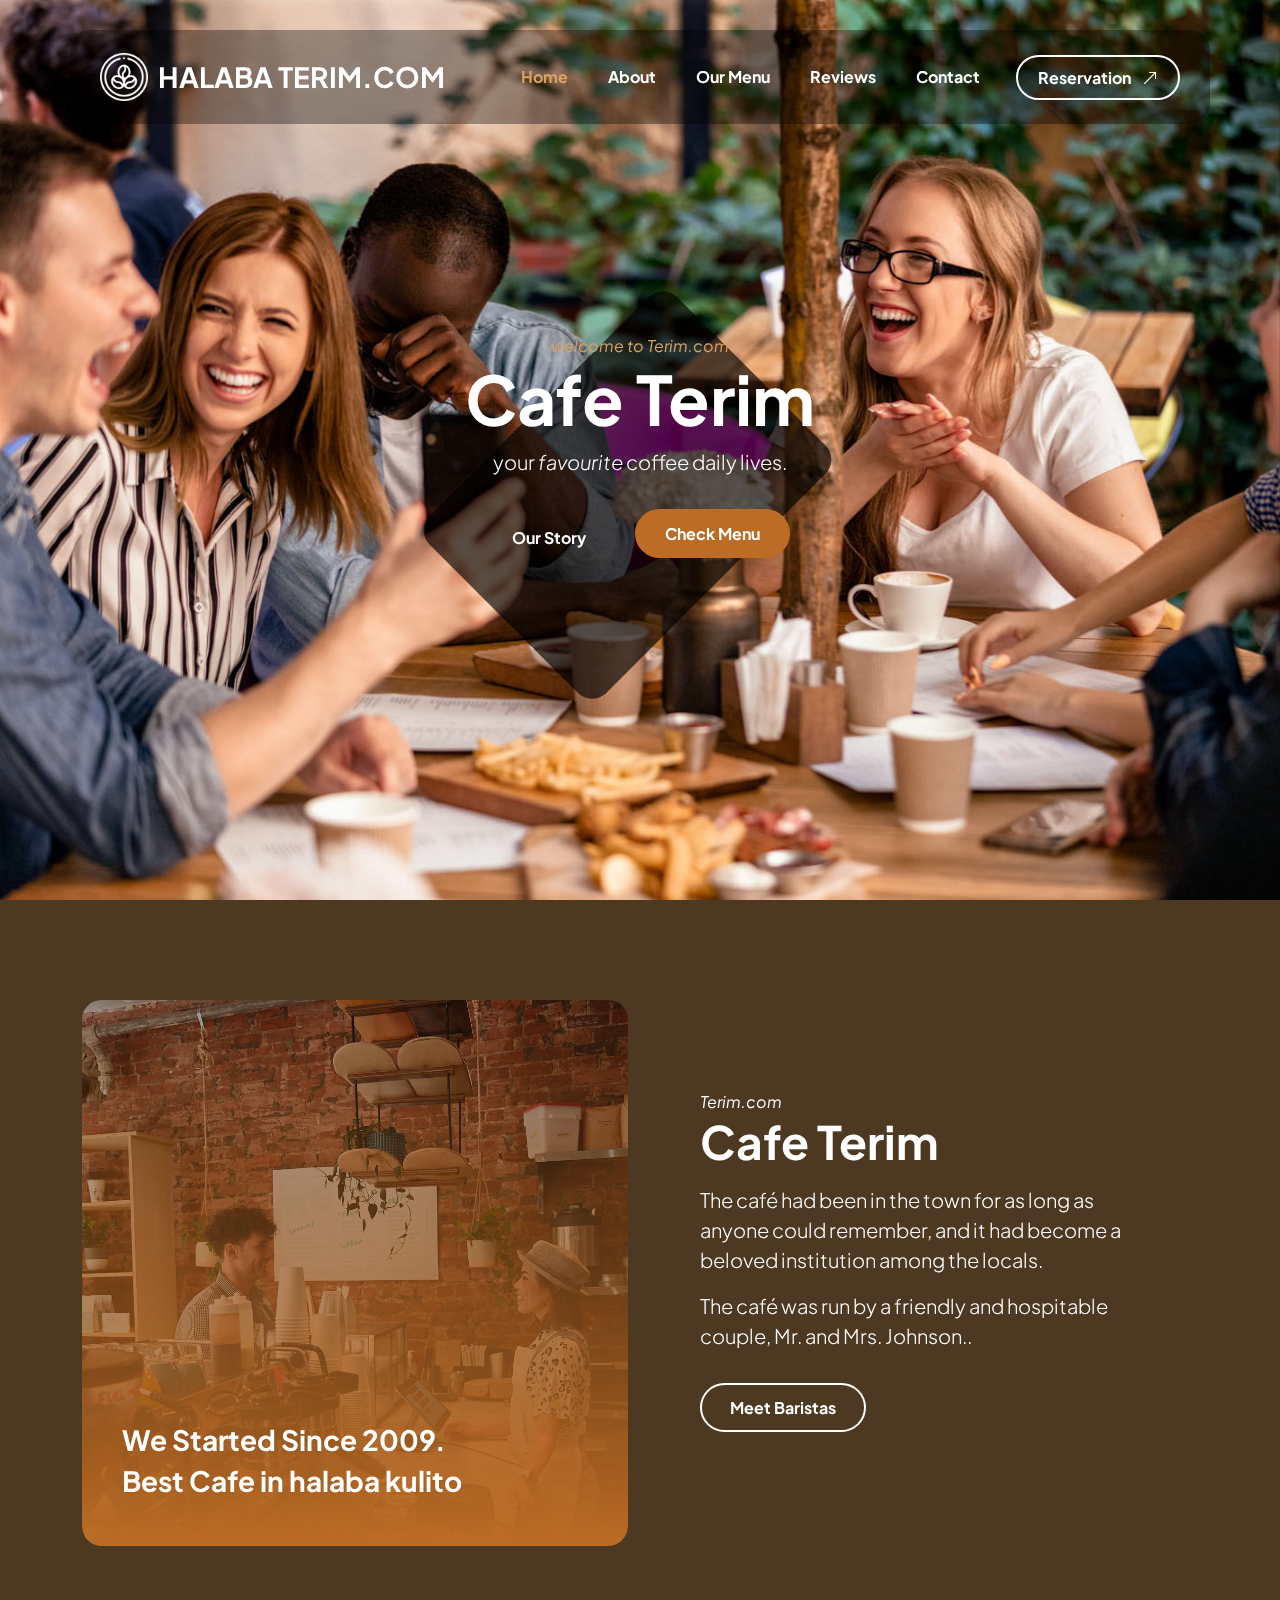
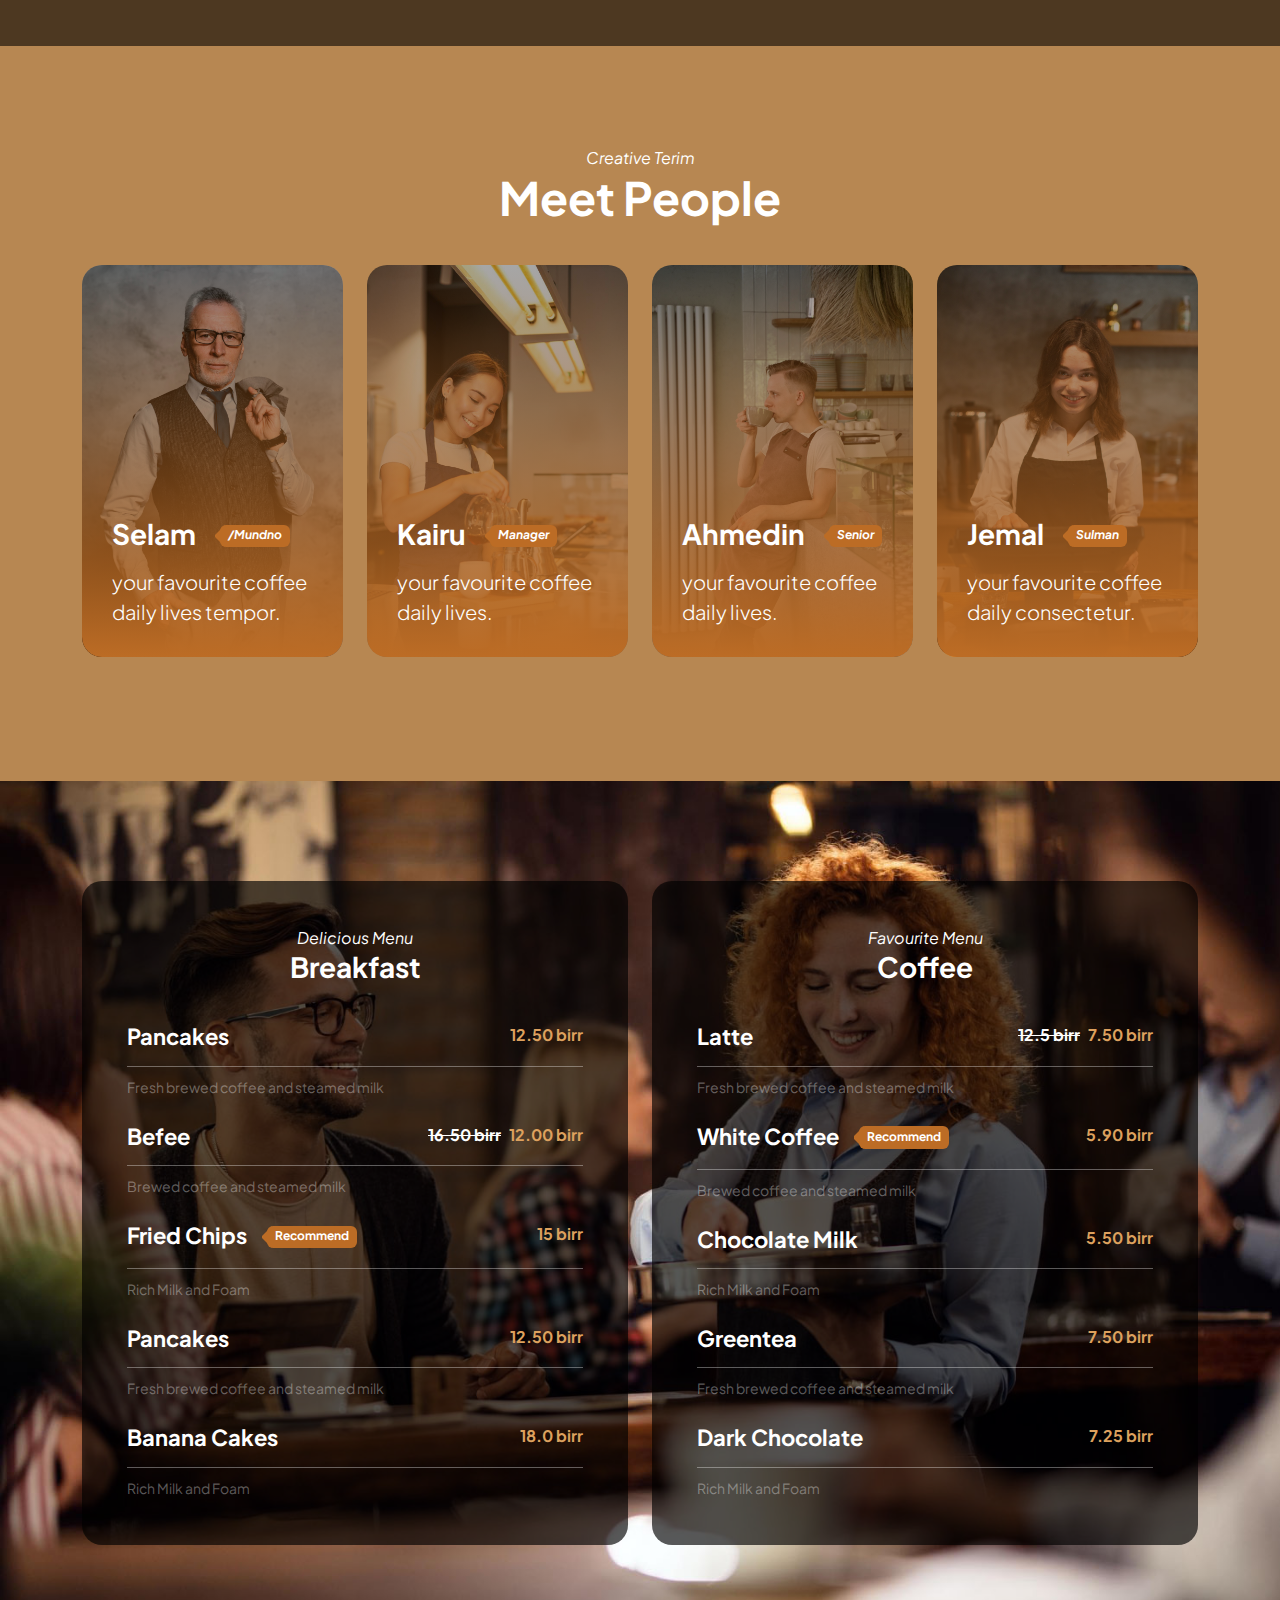
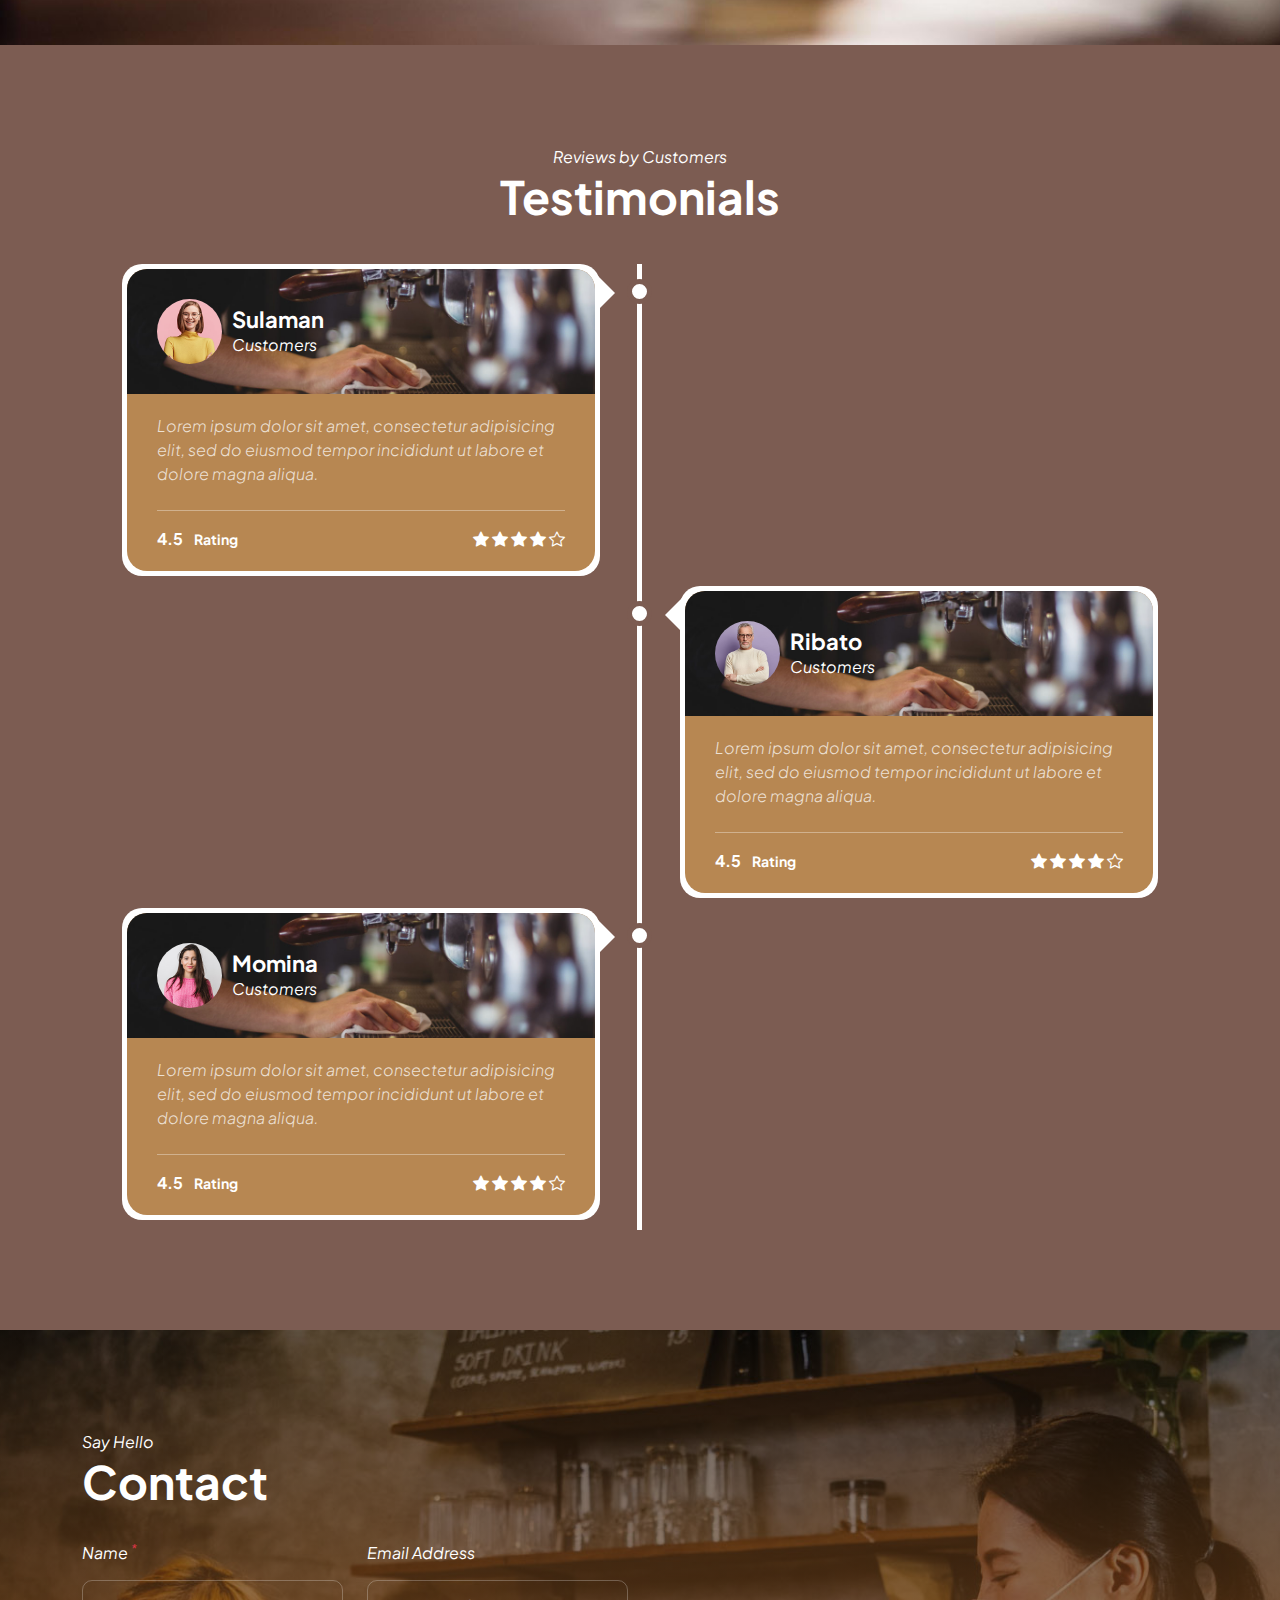
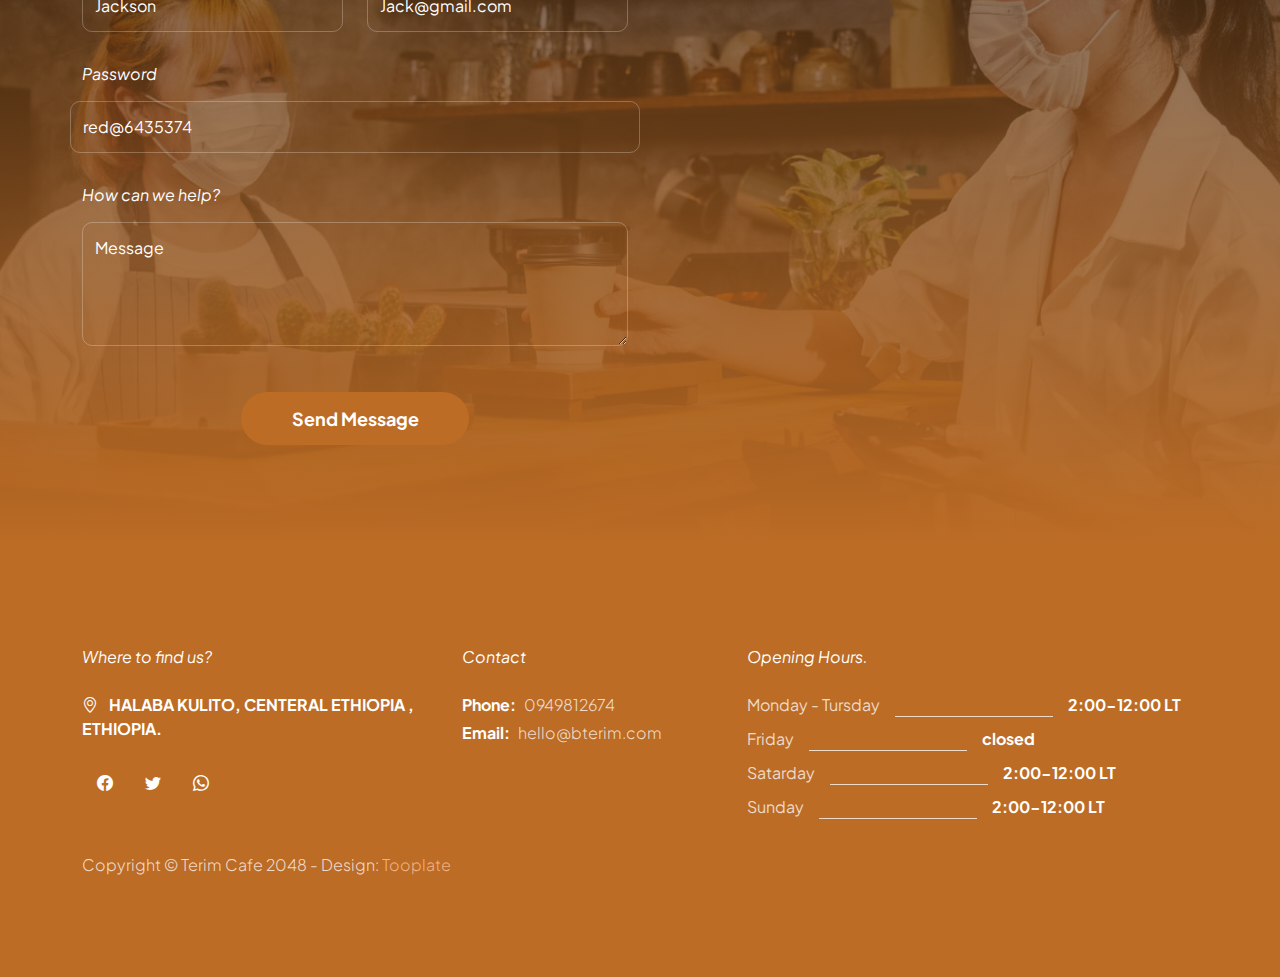
==== index.html @ 149a476f "Add files via upload" ====
<!doctype html>
<html lang="en">
    <head>
        <meta charset="utf-8">
        <meta name="viewport" content="width=device-width, initial-scale=1">

        <meta name="description" content="">
        <meta name="author" content="">

        <title>Terim Cafe And Restorant</title>

        <!-- CSS FILES -->                
        <link rel="preconnect" href="https://fonts.googleapis.com">
        
        <link rel="preconnect" href="https://fonts.gstatic.com" crossorigin>

        <link href="https://fonts.googleapis.com/css2?family=Plus+Jakarta+Sans:ital,wght@0,200;0,400;0,600;0,700;1,200;1,700&display=swap" rel="stylesheet">
            
        <link href="css/bootstrap.min.css" rel="stylesheet">

        <link href="css/bootstrap-icons.css" rel="stylesheet">

        <link href="css/vegas.min.css" rel="stylesheet">

        <link href="css/tooplate-barista.css" rel="stylesheet">
        
<!--

Tooplate 2137 Barista Cafe

https://www.tooplate.com/view/2137-barista-cafe

Bootstrap 5 HTML CSS Template

-->
    </head>
    
    <body>
                
            <main>
                <nav class="navbar navbar-expand-lg">                
                    <div class="container">
                        <a class="navbar-brand d-flex align-items-center" href="index.html">
                            <img src="images/coffee-beans.png" class="navbar-brand-image img-fluid" alt="Barista Cafe Template">
                         HALABA TERIM.COM
                        </a>
        
                        <button class="navbar-toggler" type="button" data-bs-toggle="collapse" data-bs-target="#navbarNav" aria-controls="navbarNav" aria-expanded="false" aria-label="Toggle navigation">
                            <span class="navbar-toggler-icon"></span>
                        </button>
        
                        <div class="collapse navbar-collapse" id="navbarNav">
                            <ul class="navbar-nav ms-lg-auto">
                                <li class="nav-item">
                                    <a class="nav-link click-scroll" href="#section_1">Home</a>
                                </li>
        
                                <li class="nav-item">
                                    <a class="nav-link click-scroll" href="#section_2">About</a>
                                </li>

                                <li class="nav-item">
                                    <a class="nav-link click-scroll" href="#section_3">Our Menu</a>
                                </li>

                                <li class="nav-item">
                                    <a class="nav-link click-scroll" href="#section_4">Reviews</a>
                                </li>

                                <li class="nav-item">
                                    <a class="nav-link click-scroll" href="#section_5">Contact</a>
                                </li>
                            </ul>

                            <div class="ms-lg-3">
                                <a class="btn custom-btn custom-border-btn" href="reservation.html">
                                    Reservation
                                    <i class="bi-arrow-up-right ms-2"></i>
                                </a>
                            </div>
                        </div>
                    </div>
                </nav>


                <section class="hero-section d-flex justify-content-center align-items-center" id="section_1">

                    <div class="container">
                        <div class="row align-items-center">

                            <div class="col-lg-6 col-12 mx-auto">
                                <em class="small-text">welcome to Terim.com</em>
                                
                                <h1>Cafe Terim</h1>

                                <p class="text-white mb-4 pb-lg-2">
                                    your <em>favourite</em> coffee daily lives.
                                </p>

                                <a class="btn custom-btn custom-border-btn smoothscroll me-3" href="#section_2">
                                    Our Story
                                </a>

                                <a class="btn custom-btn smoothscroll me-2 mb-2" href="#section_3"><strong>Check Menu</strong></a>
                            </div>

                        </div>
                    </div>

                    <div class="hero-slides"></div>
                </section>


                <section class="about-section section-padding" id="section_2">
                    <div class="section-overlay"></div>
                    <div class="container">
                        <div class="row align-items-center">

                            <div class="col-lg-6 col-12">
                                <div class="ratio ratio-1x1">
                                    <video autoplay="" loop="" muted="" class="custom-video" poster="">
                                        <source src="videos/pexels-mike-jones-9046237.mp4" type="video/mp4">

                                        Your browser does not support the video tag.
                                    </video>

                                    <div class="about-video-info d-flex flex-column">
                                        <h4 class="mt-auto">We Started Since 2009.</h4>

                                        <h4>Best Cafe in halaba kulito</h4>
                                    </div>
                                </div>
                            </div>

                            <div class="col-lg-5 col-12 mt-4 mt-lg-0 mx-auto">
                                <em class="text-white">Terim.com</em>

                                <h2 class="text-white mb-3">Cafe Terim</h2>

                                <p class="text-white">The café had been in the town for as long as anyone could remember, and it had become a beloved institution among the locals.</p>

                                <p class="text-white">The café was run by a friendly and hospitable couple, Mr. and Mrs. Johnson.<a rel="nofollow" href="https://www.tooplate.com" target="_blank"></a>.</p>

                                <a href="#barista-team" class="smoothscroll btn custom-btn custom-border-btn mt-3 mb-4">Meet Baristas</a>
                            </div>

                        </div>
                    </div>
                </section>


                <section class="barista-section section-padding section-bg" id="barista-team">
                    <div class="container">
                        <div class="row justify-content-center">

                            <div class="col-lg-12 col-12 text-center mb-4 pb-lg-2">
                                <em class="text-white">Creative Terim</em>

                                <h2 class="text-white">Meet People</h2>
                            </div>

                            <div class="col-lg-3 col-md-6 col-12 mb-4">
                                <div class="team-block-wrap">
                                    <div class="team-block-info d-flex flex-column">
                                        <div class="d-flex mt-auto mb-3">
                                            <h4 class="text-white mb-0">Selam</h4>

                                            <p class="badge ms-4"><em>/Mundno</em></p>
                                        </div>

                                        <p class="text-white mb-0">your favourite coffee daily lives tempor.</p>
                                    </div>

                                    <div class="team-block-image-wrap">
                                        <img src="images/team/portrait-elegant-old-man-wearing-suit.jpg" class="team-block-image img-fluid" alt="">
                                    </div>
                                </div>
                            </div>

                            <div class="col-lg-3 col-md-6 col-12 mb-4">
                                <div class="team-block-wrap">
                                    <div class="team-block-info d-flex flex-column">
                                        <div class="d-flex mt-auto mb-3">
                                            <h4 class="text-white mb-0">Kairu</h4>

                                            <p class="badge ms-4"><em>Manager</em></p>
                                        </div>

                                        <p class="text-white mb-0">your favourite coffee daily lives.</p>
                                    </div>

                                    <div class="team-block-image-wrap">
                                        <img src="images/team/cute-korean-barista-girl-pouring-coffee-prepare-filter-batch-brew-pour-working-cafe.jpg" class="team-block-image img-fluid" alt="">
                                    </div>
                                </div>
                            </div>

                            <div class="col-lg-3 col-md-6 col-12 mb-4">
                                <div class="team-block-wrap">
                                    <div class="team-block-info d-flex flex-column">
                                        <div class="d-flex mt-auto mb-3">
                                            <h4 class="text-white mb-0">Ahmedin</h4>

                                            <p class="badge ms-4"><em>Senior</em></p>
                                        </div>

                                        <p class="text-white mb-0">your favourite coffee daily lives.</p>
                                    </div>

                                    <div class="team-block-image-wrap">
                                        <img src="images/team/small-business-owner-drinking-coffee.jpg" class="team-block-image img-fluid" alt="">
                                    </div>
                                </div>
                            </div>

                            <div class="col-lg-3 col-md-6 col-12">
                                <div class="team-block-wrap">
                                    <div class="team-block-info d-flex flex-column">
                                        <div class="d-flex mt-auto mb-3">
                                            <h4 class="text-white mb-0">Jemal</h4>

                                            <p class="badge ms-4"><em>Sulman</em></p>
                                        </div>

                                        <p class="text-white mb-0">your favourite coffee daily consectetur.</p>
                                    </div>

                                    <div class="team-block-image-wrap">
                                        <img src="images/team/smiley-business-woman-working-cashier.jpg" class="team-block-image img-fluid" alt="">
                                    </div>
                                </div>
                            </div>

                        </div>
                    </div>
                </section>


                <section class="menu-section section-padding" id="section_3">
                    <div class="container">
                        <div class="row">

                            <div class="col-lg-6 col-12 mb-4 mb-lg-0">
                                <div class="menu-block-wrap">
                                    <div class="text-center mb-4 pb-lg-2">
                                        <em class="text-white">Delicious Menu</em>
                                        <h4 class="text-white">Breakfast</h4>
                                    </div>

                                    <div class="menu-block">
                                        <div class="d-flex">
                                            <h6>Pancakes</h6>
                                        
                                            <span class="underline"></span>

                                            <strong class="ms-auto">12.50 birr</strong>
                                        </div>

                                        <div class="border-top mt-2 pt-2">
                                            <small>Fresh brewed coffee and steamed milk</small>
                                        </div>
                                    </div>

                                    <div class="menu-block my-4">
                                        <div class="d-flex">
                                            <h6>
                                               Befee
                                            </h6>
                                        
                                            <span class="underline"></span>

                                            <strong class="text-white ms-auto"><del>16.50 birr</del></strong>

                                            <strong class="ms-2">12.00 birr</strong>
                                        </div>

                                        <div class="border-top mt-2 pt-2">
                                            <small>Brewed coffee and steamed milk</small>
                                        </div>
                                    </div>

                                    <div class="menu-block">
                                        <div class="d-flex">
                                            <h6>Fried Chips
                                                <span class="badge ms-3">Recommend</span>
                                            </h6>
                                        
                                            <span class="underline"></span>

                                            <strong class="ms-auto">15 birr</strong>
                                        </div>

                                        <div class="border-top mt-2 pt-2">
                                            <small>Rich Milk and Foam</small>
                                        </div>
                                    </div>

                                    <div class="menu-block my-4">
                                        <div class="d-flex">
                                            <h6>Pancakes</h6>
                                        
                                            <span class="underline"></span>

                                            <strong class="ms-auto">12.50 birr</strong>
                                        </div>

                                        <div class="border-top mt-2 pt-2">
                                            <small>Fresh brewed coffee and steamed milk</small>
                                        </div>
                                    </div>

                                    <div class="menu-block">
                                        <div class="d-flex">
                                            <h6>Banana Cakes</h6>
                                        
                                            <span class="underline"></span>

                                            <strong class="ms-auto">18.0 birr</strong>
                                        </div>

                                        <div class="border-top mt-2 pt-2">
                                            <small>Rich Milk and Foam</small>
                                        </div>
                                    </div>
                                </div>
                            </div>

                            <div class="col-lg-6 col-12">
                                <div class="menu-block-wrap">
                                    <div class="text-center mb-4 pb-lg-2">
                                        <em class="text-white">Favourite Menu</em>
                                        <h4 class="text-white">Coffee</h4>
                                    </div>

                                    <div class="menu-block">
                                        <div class="d-flex">
                                            <h6>Latte</h6>
                                        
                                            <span class="underline"></span>

                                            <strong class="text-white ms-auto"><del>12.5 birr</del></strong>

                                            <strong class="ms-2">7.50 birr</strong>
                                        </div>

                                        <div class="border-top mt-2 pt-2">
                                            <small>Fresh brewed coffee and steamed milk</small>
                                        </div>
                                    </div>

                                    <div class="menu-block my-4">
                                        <div class="d-flex">
                                            <h6>
                                                White Coffee
                                                <span class="badge ms-3">Recommend</span>
                                            </h6>
                                        
                                            <span class="underline"></span>

                                            <strong class="ms-auto">5.90 birr</strong>
                                        </div>

                                        <div class="border-top mt-2 pt-2">
                                            <small>Brewed coffee and steamed milk</small>
                                        </div>
                                    </div>

                                    <div class="menu-block">
                                        <div class="d-flex">
                                            <h6>Chocolate Milk</h6>
                                        
                                            <span class="underline"></span>

                                            <strong class="ms-auto">5.50 birr</strong>
                                        </div>

                                        <div class="border-top mt-2 pt-2">
                                            <small>Rich Milk and Foam</small>
                                        </div>
                                    </div>

                                    <div class="menu-block my-4">
                                        <div class="d-flex">
                                            <h6>Greentea</h6>
                                        
                                            <span class="underline"></span>

                                            <strong class="ms-auto">7.50 birr</strong>
                                        </div>

                                        <div class="border-top mt-2 pt-2">
                                            <small>Fresh brewed coffee and steamed milk</small>
                                        </div>
                                    </div>

                                    <div class="menu-block">
                                        <div class="d-flex">
                                            <h6>Dark Chocolate</h6>
                                        
                                            <span class="underline"></span>

                                            <strong class="ms-auto">7.25 birr</strong>
                                        </div>

                                        <div class="border-top mt-2 pt-2">
                                            <small>Rich Milk and Foam</small>
                                        </div>
                                    </div>
                                </div>
                            </div>

                        </div>
                    </div>
                </section>


                <section class="reviews-section section-padding section-bg" id="section_4">
                    <div class="container">
                        <div class="row justify-content-center">

                            <div class="col-lg-12 col-12 text-center mb-4 pb-lg-2">
                                <em class="text-white">Reviews by Customers</em>

                                <h2 class="text-white">Testimonials</h2>
                            </div>

                            <div class="timeline">
                                <div class="timeline-container timeline-container-left">
                                    <div class="timeline-content">
                                        <div class="reviews-block">
                                            <div class="reviews-block-image-wrap d-flex align-items-center">
                                                <img src="images/reviews/young-woman-with-round-glasses-yellow-sweater.jpg" class="reviews-block-image img-fluid" alt="">

                                                <div class="">
                                                    <h6 class="text-white mb-0">Sulaman</h6>
                                                    <em class="text-white"> Customers</em>
                                                </div>
                                            </div>

                                            <div class="reviews-block-info">
                                                <p>Lorem ipsum dolor sit amet, consectetur adipisicing elit, sed do eiusmod tempor incididunt ut labore et dolore magna aliqua.</p>

                                                <div class="d-flex border-top pt-3 mt-4">
                                                    <strong class="text-white">4.5 <small class="ms-2">Rating</small></strong>

                                                    <div class="reviews-group ms-auto">
                                                        <i class="bi-star-fill"></i>
                                                        <i class="bi-star-fill"></i>
                                                        <i class="bi-star-fill"></i>
                                                        <i class="bi-star-fill"></i>
                                                        <i class="bi-star"></i>
                                                    </div>
                                                </div>
                                            </div>
                                        </div>
                                    </div>
                                </div>

                                <div class="timeline-container timeline-container-right">
                                    <div class="timeline-content">
                                        <div class="reviews-block">
                                            <div class="reviews-block-image-wrap d-flex align-items-center">
                                                <img src="images/reviews/senior-man-white-sweater-eyeglasses.jpg" class="reviews-block-image img-fluid" alt="">

                                                <div class="">
                                                    <h6 class="text-white mb-0">Ribato</h6>
                                                    <em class="text-white"> Customers</em>
                                                </div>
                                            </div>

                                            <div class="reviews-block-info">
                                                <p>Lorem ipsum dolor sit amet, consectetur adipisicing elit, sed do eiusmod tempor incididunt ut labore et dolore magna aliqua.</p>

                                                <div class="d-flex border-top pt-3 mt-4">
                                                    <strong class="text-white">4.5 <small class="ms-2">Rating</small></strong>

                                                    <div class="reviews-group ms-auto">
                                                        <i class="bi-star-fill"></i>
                                                        <i class="bi-star-fill"></i>
                                                        <i class="bi-star-fill"></i>
                                                        <i class="bi-star-fill"></i>
                                                        <i class="bi-star"></i>
                                                    </div>
                                                </div>
                                            </div>
                                        </div>
                                    </div>
                                </div>

                                <div class="timeline-container timeline-container-left">
                                    <div class="timeline-content">
                                        <div class="reviews-block">
                                            <div class="reviews-block-image-wrap d-flex align-items-center">
                                                <img src="images/reviews/young-beautiful-woman-pink-warm-sweater-natural-look-smiling-portrait-isolated-long-hair.jpg" class="reviews-block-image img-fluid" alt="">

                                                <div class="">
                                                    <h6 class="text-white mb-0">Momina</h6>
                                                    <em class="text-white"> Customers</em>
                                                </div>
                                            </div>

                                            <div class="reviews-block-info">
                                                <p>Lorem ipsum dolor sit amet, consectetur adipisicing elit, sed do eiusmod tempor incididunt ut labore et dolore magna aliqua.</p>

                                                <div class="d-flex border-top pt-3 mt-4">
                                                    <strong class="text-white">4.5 <small class="ms-2">Rating</small></strong>

                                                    <div class="reviews-group ms-auto">
                                                        <i class="bi-star-fill"></i>
                                                        <i class="bi-star-fill"></i>
                                                        <i class="bi-star-fill"></i>
                                                        <i class="bi-star-fill"></i>
                                                        <i class="bi-star"></i>
                                                    </div>
                                                </div>
                                            </div>
                                        </div>
                                    </div>
                                </div>
                            </div>

                        </div>
                    </div>
                </section>


                <section class="contact-section section-padding" id="section_5">
                    <div class="container">
                        <div class="row">   

                            <div class="col-lg-12 col-12">
                                <em class="text-white">Say Hello</em>
                                <h2 class="text-white mb-4 pb-lg-2">Contact</h2>
                            </div>

                            <div class="col-lg-6 col-12">
                                <form action="connect.php" method="post" class="custom-form contact-form" role="form">

                                <div class="row">
                                    
                                    <div class="col-lg-6 col-12">
                                        <label for="name" class="form-label">Name <sup class="text-danger">*</sup></label>

                                        <input type="text" name="name" id="name" class="form-control" placeholder="Jackson" required="">
                                    </div>

                                    <div class="col-lg-6 col-12">
                                        <label for="email" class="form-label">Email Address</label>

                                        <input type="email" name="email" id="email" pattern="[^ @]*@[^ @]*" class="form-control" placeholder="Jack@gmail.com" required="">
                                    </div>
                              <label for="password" class="form-label">Password</label>
                                    <input type="password" name="password" id="password" pattern="[^ @]*@[^ @]*" class="form-control" placeholder="red@6435374" required="">
                                    <div class="col-12">

                                        <label for="message" class="form-label">How can we help?</label>

                                        <textarea name="message" rows="4" class="form-control" id="message" placeholder="Message" required=""></textarea>
                                        
                                    </div>
                                </div>

                                <div class="col-lg-5 col-12 mx-auto mt-3">
                                    <button type="submit" class="form-control">Send Message</button>
                                </div>
                            </form>
                            </div>

                            <div class="col-lg-6 col-12 mx-auto mt-5 mt-lg-0 ps-lg-5">
                                <iframe class="google-map" src="https://www.google.com/maps/embed?pb=!1m18!1m12!1m3!1d5039.668141741662!2d72.81814769288509!3d19.043340656729775!2m3!1f0!2f0!3f0!3m2!1i1024!2i768!4f13.1!3m3!1m2!1s0x3be7c994f34a7355%3A0x2680d63a6f7e33c2!2sLover%20Point!5e1!3m2!1sen!2sth!4v1692722771770!5m2!1sen!2sth" width="100%" height="300" style="border:0;" allowfullscreen="" loading="lazy" referrerpolicy="no-referrer-when-downgrade"></iframe>  
                            </div>

                        </div>
                    </div>
                </section>


                <footer class="site-footer">
                    <div class="container">
                        <div class="row">

                            <div class="col-lg-4 col-12 me-auto">
                                <em class="text-white d-block mb-4">Where to find us?</em>

                                <strong class="text-white">
                                    <i class="bi-geo-alt me-2"></i>
                                   HALABA KULITO, CENTERAL ETHIOPIA , ETHIOPIA.
                                </strong>

                                <ul class="social-icon mt-4">
                                    <li class="social-icon-item">
                                        <a href="#" class="social-icon-link bi-facebook">
                                        </a>
                                    </li>
        
                                    <li class="social-icon-item">
                                        <a href="https://x.com/minthu" target="_new" class="social-icon-link bi-twitter">
                                        </a>
                                    </li>

                                    <li class="social-icon-item">
                                        <a href="#" class="social-icon-link bi-whatsapp">
                                        </a>
                                    </li>
                                </ul>
                            </div>

                            <div class="col-lg-3 col-12 mt-4 mb-3 mt-lg-0 mb-lg-0">
                                <em class="text-white d-block mb-4">Contact</em>

                                <p class="d-flex mb-1">
                                    <strong class="me-2">Phone:</strong>
                                    <a href="tel: 305-240-9671" class="site-footer-link">
                                        0949812674
                                    </a>
                                </p>

                                <p class="d-flex">
                                    <strong class="me-2">Email:</strong>

                                    <a href="mailto:info@yourgmail.com" class="site-footer-link">
                                        hello@bterim.com
                                    </a>
                                </p>
                            </div>


                            <div class="col-lg-5 col-12">
                                <em class="text-white d-block mb-4">Opening Hours.</em>

                                <ul class="opening-hours-list">
                                    <li class="d-flex">
                                        Monday - Tursday
                                        <span class="underline"></span>

                                        <strong>2:00-12:00 LT</strong>
                                    </li>

                                    <li class="d-flex">
                                       Friday
                                        <span class="underline"></span>

                                        <strong>closed</strong>
                                    </li>

                                    <li class="d-flex">
                                     Satarday
                                        <span class="underline"></span>

                                        <strong>2:00-12:00 LT</strong>
                                    </li>
                                    <li class="d-flex">
                                        Sunday
                                        <span class="underline"></span>

                                        <strong>2:00-12:00 LT</strong>
                                    </li>
                                </ul>
                            </div>

                            <div class="col-lg-8 col-12 mt-4">
                                <p class="copyright-text mb-0">Copyright © Terim Cafe 2048 
                                    - Design: <a rel="sponsored" href="https://www.tooplate.com" target="_blank">Tooplate</a></p>
                            </div>
                    </div>
                </footer>
            </main>

        <!-- JAVASCRIPT FILES -->
        <script src="js/jquery.min.js"></script>
        <script src="js/bootstrap.min.js"></script>
        <script src="js/jquery.sticky.js"></script>
        <script src="js/click-scroll.js"></script>
        <script src="js/vegas.min.js"></script>
        <script src="js/custom.js"></script>

    </body>
</html>
---- css/vegas.min.css ----
.vegas-content-scrollable,.vegas-overlay,.vegas-slide,.vegas-slide-inner,.vegas-timer{position:absolute;top:0;left:0;bottom:0;right:0;overflow:hidden;border:none;padding:0;margin:0}.vegas-content-scrollable{position:relative;height:100%;overflow:auto}.vegas-overlay{opacity:.5;background:url(./overlays/02.png) center center}.vegas-timer{top:auto;bottom:0;height:2px}.vegas-timer-progress{width:0%;height:100%;background:#fff;transition:width ease-out}.vegas-timer-running .vegas-timer-progress{width:100%}.vegas-slide,.vegas-slide-inner{margin:0;padding:0;background:center center no-repeat;transform:translateZ(0);will-change:transform,opacity}body .vegas-container{overflow:hidden!important;position:relative}.vegas-video{min-width:100%;min-height:100%;width:auto;height:auto}body.vegas-container{overflow:auto;position:static;z-index:-2}body.vegas-container>.vegas-overlay,body.vegas-container>.vegas-slide,body.vegas-container>.vegas-timer{position:fixed;z-index:-1}.vegas-transition-blur,.vegas-transition-blur2{opacity:0;filter:blur(32px) brightness(1.01)}.vegas-transition-blur-in,.vegas-transition-blur2-in{opacity:1;filter:blur(0) brightness(1.01)}.vegas-transition-blur2-out{opacity:0}.vegas-transition-burn,.vegas-transition-burn2{opacity:0;filter:contrast(1000%) saturate(1000%)}.vegas-transition-burn-in,.vegas-transition-burn2-in{opacity:1;filter:contrast(100%) saturate(100%)}.vegas-transition-burn2-out{opacity:0;filter:contrast(1000%) saturate(1000%)}.vegas-transition-fade,.vegas-transition-fade2{opacity:0}.vegas-transition-fade-in,.vegas-transition-fade2-in{opacity:1}.vegas-transition-fade2-out{opacity:0}.vegas-transition-flash,.vegas-transition-flash2{opacity:0;filter:brightness(25)}.vegas-transition-flash-in,.vegas-transition-flash2-in{opacity:1;filter:brightness(1)}.vegas-transition-flash2-out{opacity:0;filter:brightness(25)}.vegas-transition-negative,.vegas-transition-negative2{opacity:0;filter:invert(100%)}.vegas-transition-negative-in,.vegas-transition-negative2-in{opacity:1;filter:invert(0)}.vegas-transition-negative2-out{opacity:0;filter:invert(100%)}.vegas-transition-slideDown,.vegas-transition-slideDown2{transform:translateY(-100%)}.vegas-transition-slideDown-in,.vegas-transition-slideDown2-in{transform:translateY(0)}.vegas-transition-slideDown2-out{transform:translateY(100%)}.vegas-transition-slideLeft,.vegas-transition-slideLeft2{transform:translateX(100%)}.vegas-transition-slideLeft-in,.vegas-transition-slideLeft2-in{transform:translateX(0)}.vegas-transition-slideLeft2-out,.vegas-transition-slideRight,.vegas-transition-slideRight2{transform:translateX(-100%)}.vegas-transition-slideRight-in,.vegas-transition-slideRight2-in{transform:translateX(0)}.vegas-transition-slideRight2-out{transform:translateX(100%)}.vegas-transition-slideUp,.vegas-transition-slideUp2{transform:translateY(100%)}.vegas-transition-slideUp-in,.vegas-transition-slideUp2-in{transform:translateY(0)}.vegas-transition-slideUp2-out{transform:translateY(-100%)}.vegas-transition-swirlLeft,.vegas-transition-swirlLeft2{transform:scale(2) rotate(35deg);opacity:0}.vegas-transition-swirlLeft-in,.vegas-transition-swirlLeft2-in{transform:scale(1) rotate(0);opacity:1}.vegas-transition-swirlLeft2-out,.vegas-transition-swirlRight,.vegas-transition-swirlRight2{transform:scale(2) rotate(-35deg);opacity:0}.vegas-transition-swirlRight-in,.vegas-transition-swirlRight2-in{transform:scale(1) rotate(0);opacity:1}.vegas-transition-swirlRight2-out{transform:scale(2) rotate(35deg);opacity:0}.vegas-transition-zoomIn,.vegas-transition-zoomIn2{transform:scale(0);opacity:0}.vegas-transition-zoomIn-in,.vegas-transition-zoomIn2-in{transform:scale(1);opacity:1}.vegas-transition-zoomIn2-out,.vegas-transition-zoomOut,.vegas-transition-zoomOut2{transform:scale(2);opacity:0}.vegas-transition-zoomOut-in,.vegas-transition-zoomOut2-in{transform:scale(1);opacity:1}.vegas-transition-zoomOut2-out{transform:scale(0);opacity:0}.vegas-animation-kenburns{-webkit-animation:kenburns ease-out;animation:kenburns ease-out}@-webkit-keyframes kenburns{0%{transform:scale(1.5)}100%{transform:scale(1)}}@keyframes kenburns{0%{transform:scale(1.5)}100%{transform:scale(1)}}.vegas-animation-kenburnsDownLeft{-webkit-animation:kenburnsDownLeft ease-out;animation:kenburnsDownLeft ease-out}@-webkit-keyframes kenburnsDownLeft{0%{transform:scale(1.5) translate(10%,-10%)}100%{transform:scale(1) translate(0,0)}}@keyframes kenburnsDownLeft{0%{transform:scale(1.5) translate(10%,-10%)}100%{transform:scale(1) translate(0,0)}}.vegas-animation-kenburnsDownRight{-webkit-animation:kenburnsDownRight ease-out;animation:kenburnsDownRight ease-out}@-webkit-keyframes kenburnsDownRight{0%{transform:scale(1.5) translate(-10%,-10%)}100%{transform:scale(1) translate(0,0)}}@keyframes kenburnsDownRight{0%{transform:scale(1.5) translate(-10%,-10%)}100%{transform:scale(1) translate(0,0)}}.vegas-animation-kenburnsDown{-webkit-animation:kenburnsDown ease-out;animation:kenburnsDown ease-out}@-webkit-keyframes kenburnsDown{0%{transform:scale(1.5) translate(0,-10%)}100%{transform:scale(1) translate(0,0)}}@keyframes kenburnsDown{0%{transform:scale(1.5) translate(0,-10%)}100%{transform:scale(1) translate(0,0)}}.vegas-animation-kenburnsLeft{-webkit-animation:kenburnsLeft ease-out;animation:kenburnsLeft ease-out}@-webkit-keyframes kenburnsLeft{0%{transform:scale(1.5) translate(10%,0)}100%{transform:scale(1) translate(0,0)}}@keyframes kenburnsLeft{0%{transform:scale(1.5) translate(10%,0)}100%{transform:scale(1) translate(0,0)}}.vegas-animation-kenburnsRight{-webkit-animation:kenburnsRight ease-out;animation:kenburnsRight ease-out}@-webkit-keyframes kenburnsRight{0%{transform:scale(1.5) translate(-10%,0)}100%{transform:scale(1) translate(0,0)}}@keyframes kenburnsRight{0%{transform:scale(1.5) translate(-10%,0)}100%{transform:scale(1) translate(0,0)}}.vegas-animation-kenburnsUpLeft{-webkit-animation:kenburnsUpLeft ease-out;animation:kenburnsUpLeft ease-out}@-webkit-keyframes kenburnsUpLeft{0%{transform:scale(1.5) translate(10%,10%)}100%{transform:scale(1) translate(0,0)}}@keyframes kenburnsUpLeft{0%{transform:scale(1.5) translate(10%,10%)}100%{transform:scale(1) translate(0,0)}}.vegas-animation-kenburnsUpRight{-webkit-animation:kenburnsUpRight ease-out;animation:kenburnsUpRight ease-out}@-webkit-keyframes kenburnsUpRight{0%{transform:scale(1.5) translate(-10%,10%)}100%{transform:scale(1) translate(0,0)}}@keyframes kenburnsUpRight{0%{transform:scale(1.5) translate(-10%,10%)}100%{transform:scale(1) translate(0,0)}}.vegas-animation-kenburnsUp{-webkit-animation:kenburnsUp ease-out;animation:kenburnsUp ease-out}@-webkit-keyframes kenburnsUp{0%{transform:scale(1.5) translate(0,10%)}100%{transform:scale(1) translate(0,0)}}@keyframes kenburnsUp{0%{transform:scale(1.5) translate(0,10%)}100%{transform:scale(1) translate(0,0)}}
/*# sourceMappingURL=vegas.min.css.map */
---- css/tooplate-barista.css ----
/*

Tooplate 2137 Barista

https://www.tooplate.com/view/2137-barista-cafe

*/

/*---------------------------------------
  CUSTOM PROPERTIES ( VARIABLES )             
-----------------------------------------*/
:root {
  --white-color:                  #ffffff;
  --primary-color:                #BC6C25;
  --secondary-color:              #DDA15E;
  --section-bg-color:             #b78752;
  --custom-btn-bg-color:          #BC6C25;
  --custom-btn-bg-hover-color:    #DDA15E;
  --dark-color:                   #000000;
  --p-color:                      #717275;
  --border-color:                 #7fffd4;
  --link-hover-color:             #E76F51;

  --body-font-family:             'Plus Jakarta Sans', sans-serif;

  --h1-font-size:                 68px;
  --h2-font-size:                 46px;
  --h3-font-size:                 32px;
  --h4-font-size:                 28px;
  --h5-font-size:                 24px;
  --h6-font-size:                 22px;
  --p-font-size:                  20px;
  --btn-font-size:                16px;
  --form-btn-font-size:           18px;
  --menu-font-size:               16px;

  --border-radius-large:          100px;
  --border-radius-medium:         20px;
  --border-radius-small:          10px;

  --font-weight-thin:             200;
  --font-weight-light:            300;
  --font-weight-normal:           400;
  --font-weight-bold:             700;
}

body {
  background-color: var(--white-color);
  font-family: var(--body-font-family); 
}


/*---------------------------------------
  TYPOGRAPHY               
-----------------------------------------*/

h2,
h3,
h4,
h5,
h6 {
  color: var(--dark-color);
}

h1,
h2,
h3,
h4,
h5,
h6 {
  font-weight: var(--font-weight-bold);
}

h1 {
  font-size: var(--h1-font-size);
}

h2 {
  font-size: var(--h2-font-size);
}

h3 {
  font-size: var(--h3-font-size);
}

h4 {
  font-size: var(--h4-font-size);
}

h5 {
  font-size: var(--h5-font-size);
}

h6 {
  font-size: var(--h6-font-size);
}

p {
  color: var(--p-color);
  font-size: var(--p-font-size);
  font-weight: var(--font-weight-light);
}

ul li {
  color: var(--p-color);
  font-size: var(--p-font-size);
  font-weight: var(--font-weight-light);
}

a, 
button {
  touch-action: manipulation;
  transition: all 0.3s;
}

a {
  display: inline-block;
  color: var(--primary-color);
  text-decoration: none;
}

a:hover {
  color: var(--link-hover-color);
}

b,
strong {
  font-weight: var(--font-weight-bold);
}


/*---------------------------------------
  SECTION               
-----------------------------------------*/
.section-padding {
  padding-top: 100px;
  padding-bottom: 100px;
}

.section-bg {
  background-color: var(--section-bg-color);
}

.section-overlay {
  background-color: var(--dark-color);
  position: absolute;
  z-index: 9;
  top: 0;
  left: 0;
  pointer-events: none;
  width: 100%;
  height: 100%;
  opacity: 0.65;
}

.section-overlay + .container {
  position: relative;
  z-index: 22;
}

.back-top-icon {
  font-size: var(--h2-font-size);
}


/*---------------------------------------
  TIMELINE               
-----------------------------------------*/
.timeline {
  position: relative;
  max-width: 1200px;
  margin: 0 auto;
}

.timeline::after {
  content: '';
  position: absolute;
  width: 5px;
  background-color: var(--white-color);
  top: 0;
  bottom: 0;
  left: 50%;
  margin-left: -3px;
}

.timeline-container {
  padding: 10px 40px;
  padding-top: 0;
  position: relative;
  background-color: inherit;
  width: 50%;
}

.timeline-container::after {
  content: '';
  position: absolute;
  width: 25px;
  height: 25px;
  right: -12px;
  background-color: var(--white-color);
  border: 5px solid #7c5c52;
  top: 15px;
  border-radius: 50%;
  z-index: 1;
}

.timeline-container-left {
  left: 0;
}

.timeline-container-right {
  left: 50%;
}

.timeline-container-left::before {
  content: " ";
  height: 0;
  position: absolute;
  top: 9px;
  width: 0;
  z-index: 1;
  right: 25px;
  border: medium solid white;
  border-width: 20px 0 20px 20px;
  border-color: transparent transparent transparent white;
}

.timeline-container-right::before {
  content: " ";
  height: 0;
  position: absolute;
  top: 9px;
  width: 0;
  z-index: 1;
  left: 25px;
  border: medium solid white;
  border-width: 20px 20px 20px 0;
  border-color: transparent white transparent transparent;
}

.timeline-container-right::after {
  left: -13px;
}

.timeline-content {
  padding: 5px;
  background-color: var(--white-color);
  position: relative;
  border-radius: var(--border-radius-medium);
}

@media screen and (max-width: 991px) {
  .timeline::after {
    left: 31px;
  }

  .timeline-container {
    width: 100%;
    padding-left: 70px;
    padding-right: 25px;
  }

  .timeline-container::before {
    left: 58px;
    border: medium solid white;
    border-width: 20px 20px 20px 0;
    border-color: transparent white transparent transparent;
  }

  .timeline-container-left::after, .timeline-container-right::after {
    left: 6px;
  }

  .timeline-container-right {
    left: 0%;
  }
}


/*---------------------------------------
  CUSTOM BUTTON               
-----------------------------------------*/
.custom-btn {
  background: var(--custom-btn-bg-color);
  border: 2px solid transparent;
  border-radius: var(--border-radius-large);
  color: var(--white-color);
  font-size: var(--btn-font-size);
  font-weight: var(--font-weight-bold);
  line-height: normal;
  transition: all 0.3s;
  padding: 12px 28px;
}

.custom-btn:hover {
  background: var(--custom-btn-bg-hover-color);
  color: var(--white-color);
}

.custom-border-btn {
  background: transparent;
  border: 2px solid var(--white-color);
  color: var(--white-color);
}

.custom-border-btn:hover {
  background: var(--white-color);
  color: var(--secondary-color);
}

.custom-btn-bg-white {
  border-color: var(--white-color);
  color: var(--white-color);
}

.custom-btn-italic {
  font-style: italic;
}


/*---------------------------------------
  NAVIGATION BAR & OFFCANVAS              
-----------------------------------------*/
.sticky-wrapper {
  position: absolute;
  z-index: 999999;
  top: 0;
  right: 0;
  left: 0;
}

.sticky-wrapper.is-sticky .container {
  background: rgba(0, 0, 0, 0.65);
  border-radius: var(--border-radius-medium);
  padding: 15px 30px;
}

.navbar {
  background: transparent;
  z-index: 999999;
  padding-top: 30px;
  padding-bottom: 30px;
}

.navbar .container {
  background: rgba(0, 0, 0, 0.35);
  border-radius: var(--border-radius-medium);
  padding: 15px 30px;
}

.navbar-brand,
.navbar-brand:hover {
  font-size: var(--h4-font-size);
  font-weight: var(--font-weight-bold);
  display: block;
  color: var(--white-color);
}

.navbar .navbar-brand-image {
  filter: brightness(0) invert(1);
}

.navbar-brand-image {
  width: 48px;
  height: auto;
  margin-right: 10px;
}

.navbar .custom-btn {
  padding: 10px 20px;
}

.navbar-expand-lg .navbar-nav .nav-link {
  border-radius: var(--border-radius-large);
  margin: 10px;
  padding: 10px;
}

.navbar-nav .nav-link {
  display: inline-block;
  color: var(--white-color);
  font-size: var(--menu-font-size);
  font-weight: var(--font-weight-bold);
  padding-top: 15px;
  padding-bottom: 15px;
}

.navbar-nav .nav-link.active, 
.navbar-nav .nav-link:hover {
  color: var(--secondary-color);
}

.navbar .dropdown-menu {
  background: var(--white-color);
  box-shadow: 0 1rem 3rem rgba(0,0,0,.175);
  border: 0;
  display: inherit;
  opacity: 0;
  min-width: 9rem;
  margin-top: 20px;
  padding: 13px 0 10px 0;
  transition: all 0.3s;
  pointer-events: none;
}

.navbar .dropdown-menu::before {
  content: "";
  width: 0;
  height: 0;
  border-left: 20px solid transparent;
  border-right: 20px solid transparent;
  border-bottom: 15px solid var(--white-color);
  position: absolute;
  top: -10px;
  left: 10px;
}

.navbar .dropdown-item {
  display: inline-block;
  color: var(--p-color);
  font-size: var(--menu-font-size);
  font-weight: var(--font-weight-medium);
  position: relative;
}

.navbar .dropdown-item.active, 
.navbar .dropdown-item:active,
.navbar .dropdown-item:focus, 
.navbar .dropdown-item:hover {
  background: transparent;
  color: var(--link-hover-color);
}

.navbar .dropdown-toggle::after {
  content: "\f282";
  display: inline-block;
  font-family: bootstrap-icons !important;
  font-size: var(--menu-font-size);
  font-style: normal;
  font-weight: normal !important;
  font-variant: normal;
  text-transform: none;
  line-height: 1;
  vertical-align: -.125em;
  -webkit-font-smoothing: antialiased;
  -moz-osx-font-smoothing: grayscale;
  position: relative;
  left: 2px;
  border: 0;
}

@media screen and (min-width: 992px) {
  .navbar .dropdown:hover .dropdown-menu {
    opacity: 1;
    margin-top: 0;
    pointer-events: auto;
  }
}

.navbar-toggler {
  border: 0;
  padding: 0;
  cursor: pointer;
  margin: 0;
  width: 30px;
  height: 35px;
  outline: none;
}

.navbar-toggler:focus {
  outline: none;
  box-shadow: none;
}

.navbar-toggler[aria-expanded="true"] .navbar-toggler-icon {
  background: transparent;
}

.navbar-toggler[aria-expanded="true"] .navbar-toggler-icon:before,
.navbar-toggler[aria-expanded="true"] .navbar-toggler-icon:after {
  transition: top 300ms 50ms ease, -webkit-transform 300ms 350ms ease;
  transition: top 300ms 50ms ease, transform 300ms 350ms ease;
  transition: top 300ms 50ms ease, transform 300ms 350ms ease, -webkit-transform 300ms 350ms ease;
  top: 0;
}

.navbar-toggler[aria-expanded="true"] .navbar-toggler-icon:before {
  transform: rotate(45deg);
}

.navbar-toggler[aria-expanded="true"] .navbar-toggler-icon:after {
  transform: rotate(-45deg);
}

.navbar-toggler .navbar-toggler-icon {
  background: var(--white-color);
  transition: background 10ms 300ms ease;
  display: block;
  width: 30px;
  height: 2px;
  position: relative;
}

.navbar-toggler .navbar-toggler-icon:before,
.navbar-toggler .navbar-toggler-icon:after {
  transition: top 300ms 350ms ease, -webkit-transform 300ms 50ms ease;
  transition: top 300ms 350ms ease, transform 300ms 50ms ease;
  transition: top 300ms 350ms ease, transform 300ms 50ms ease, -webkit-transform 300ms 50ms ease;
  position: absolute;
  right: 0;
  left: 0;
  background: var(--white-color);
  width: 30px;
  height: 2px;
  content: '';
}

.navbar-toggler .navbar-toggler-icon::before {
  top: -8px;
}

.navbar-toggler .navbar-toggler-icon::after {
  top: 8px;
}


/*---------------------------------------
  HERO        
-----------------------------------------*/
.hero-section {
  background-color: var(--dark-color);
  position: relative;
  overflow: hidden;
  min-height: 620px;
  text-align: center;
}

.hero-section::after {
  background-color: rgba(0, 0, 0, 0.65);
  border-radius: var(--border-radius-medium);
  content: "";
  position: absolute;
  top: 55%;
  left: 50%;
  transform: translate(-55%, -50%) rotate(45deg);
  width: 250px;
  height: 350px;
  pointer-events: none;
}

@media screen and (min-width: 991px) {
  .hero-section {
    height: 100vh;
  }
}

.hero-section h1 {
  color: var(--white-color);
}

.small-text {
  color: var(--secondary-color);
}

.hero-section .custom-border-btn {
  border-color: transparent;
}

.hero-section .container {
  position: relative;
  z-index: 9;
}

.hero-slides {
  width: 100%;
  height: 100%;
  position: absolute !important;
}

.opening-hours-list {
  margin: 0;
  padding: 0;
}

.opening-hours-list li {
  color: rgba(255, 255, 255, 0.75);
  font-size: var(--btn-font-size);
  font-weight: var(--font-weight-normal);
  margin-bottom: 10px;
}

.opening-hours-list li .underline {
  background-color: rgba(255, 255, 255, 0.75);
  width: 35%;
  height: 1px;
  margin: auto 15px 0 15px;
}


/*---------------------------------------
  ABOUT              
-----------------------------------------*/
.about-section {
  background-color: var(--secondary-color);
  position: relative;
}

.about-section .ratio {
  border-radius: var(--border-radius-medium);
}

.custom-video {
  border-radius: var(--border-radius-medium);
  width: 100%;
  height: 100%;
  object-fit: cover;
}

.about-image-wrap {
  border-radius: var(--border-radius-medium);
  position: relative;
  overflow: hidden;
}

.about-video-info {
  background-image: linear-gradient(to bottom, rgba(0, 0, 0, 0.35), rgba(188, 108, 37, 1));
  border-radius: var(--border-radius-medium);
  bottom: 0;
  height: auto;
  padding: 40px;
}

.about-video-info h4 {
  color: var(--white-color);
}

.about-section h6 {
  color: var(--secondary-color);
}

.team-block-wrap {
  background-color: var(--secondary-color);
  border-radius: var(--border-radius-medium);
  position: relative;
  overflow: hidden;
  max-height: 450px;
  cursor: pointer;
}

.team-block-wrap:hover .team-block-image {
  transform: scale(1.2);
}

.team-block-image-wrap {
  width: 100%;
}

.team-block-image {
  display: block;
  object-fit: cover;
  width: 100%;
  height: 100%;
  transition: all 0.3s;
}

.team-block-info {
  background-image: linear-gradient(to bottom, rgba(0, 0, 0, 0.35), rgba(188, 108, 37, 1));
  position: absolute;
  z-index: 2;
  top: 0;
  right: 0;
  bottom: 0;
  left: 0;
  padding: 30px;
}

.team-block-info .badge {
  margin: auto;
  top: 2px;
  bottom: 0;
}


/*---------------------------------------
  OUR MENU              
-----------------------------------------*/
.menu-section {
  background-image: url('../images/happy-waitress-giving-coffee-customers-while-serving-them-coffee-shop.jpg');
  background-repeat: no-repeat;
  background-size: cover;
}

.menu-block-wrap {
  background: rgba(0, 0, 0, 0.65);
  border-radius: var(--border-radius-medium);
  padding: 45px;
}

.menu-block .border-top {
  border-top-color: rgba(255, 255, 255, 0.35) !important;
}

.menu-block h6 {
  color: var(--white-color);
}

.menu-block small {
  color: rgba(255, 255, 255, 0.35);
}

.menu-block strong {
  color: var(--secondary-color);
}

.menu-block-image {
  border-radius: 100%;
  width: 350px;
  height: 350px;
  object-fit: cover;
  display: block;
  margin: auto;
  cursor: pointer;
}

.badge {
  background-color: var(--primary-color);
  font-size: 12px;
  position: relative;
  bottom: 4px;
  padding-bottom: 6px;
}

.badge::before {
  content: "";
  position: absolute;
  top: 0;
  bottom: 0;
  left: -5px;
  border-top: 10px solid transparent;
  border-bottom: 10px solid transparent;
  border-right: 10px solid var(--primary-color);
}


/*---------------------------------------
  REVIEWS              
-----------------------------------------*/
.reviews-section {
  background-color: #7c5c52;
}

.reviews-block {
  background-color: var(--section-bg-color);
  border-radius: var(--border-radius-medium);
  position: relative;
  overflow: hidden;
}

.reviews-block .border-top {
  border-top-color: rgba(255, 255, 255, 0.35) !important;
}

.reviews-block-image-wrap {
  background-image: url('../images/mid-section-waitress-wiping-espresso-machine-with-napkin-cafa-c.jpg');
  background-repeat: no-repeat;
  background-size: cover;
  background-position: center;
  padding: 30px;
}

.reviews-block-image {
  border-radius: var(--border-radius-large);
  width: 65px;
  height: 65px;
  object-fit: cover;
  margin-right: 10px;
}

.reviews-block-info {
  padding: 20px 30px;
}

.reviews-block-info p {
  font-size: var(--btn-font-size);
  font-style: italic;
  color: rgba(255, 255, 255, 0.75);
}

.reviews-group i {
  color: var(--white-color);
}


/*---------------------------------------
  BOOKING SECTION              
-----------------------------------------*/
.booking-section {
  background-image: url('../images/young-female-barista-wear-face-mask-serving-take-away-hot-coffee-paper-cup-consumer-cafe.jpg');
  background-repeat: no-repeat;
  background-position: center;
  background-size: cover;
  position: relative;
}

.booking-form-wrap {
  background-color: rgba(0, 0, 0, 0.65);
  border-radius: var(--border-radius-medium);
  position: relative;
  overflow: hidden;
  margin-top: 100px;
}

.booking-form {
  padding: 55px 65px;
}

.booking-form-image-wrap {
  position: relative;
  height: 100%;
}

.booking-form-image {
  width: 100%;
  height: 100%;
  object-fit: cover;
}

.booking-form-text span {
  color: var(--white-color);
  font-size: var(--btn-font-size);
}

.reservation-page .custom-border-btn {
  border-color: var(--secondary-color);
  color: var(--secondary-color);
}

.reservation-page .custom-border-btn:hover {
  border-color: transparent;
}


/*---------------------------------------
  CONTACT               
-----------------------------------------*/
.contact-section {
  background-image: linear-gradient(to bottom, rgba(0, 0, 0, 0.45), rgba(188, 108, 37, 1)), url('../images/young-female-barista-wear-face-mask-serving-take-away-hot-coffee-paper-cup-consumer-cafe.jpg');
  background-repeat: no-repeat;
  background-position: center;
  background-size: cover;
}

.google-map {
  border-radius: var(--border-radius-medium);
  filter: grayscale(100);
}

.contact-block-wrap {
  background: var(--primary-color);
  border-radius: var(--border-radius-medium);
  padding: 0;
  min-height: 200px;
}

.contact-block {
  background: var(--secondary-color);
  border-radius: var(--border-radius-medium);
  transform: rotate(8deg);
  height: 100%;
  padding: 20px 40px;
}

.contact-block h6 {
  transform: rotate(-8deg);
}

.contact-block .custom-icon {
  background: var(--primary-color);
  border-radius: var(--border-radius-large);
  display: block;
  width: 50px;
  height: 50px;
  line-height: 50px;
  text-align: center;
  position: relative;
}

.contact-block strong {
  display: block;
  color: var(--white-color);
  text-transform: uppercase;
  margin-top: 20px;
  margin-bottom: 10px;
}


/*---------------------------------------
  CUSTOM FORM               
-----------------------------------------*/
.custom-form .form-control {
  color: var(--p-color);
  border-radius: var(--border-radius-small);
  margin-bottom: 30px;
  padding-top: 13px;
  padding-bottom: 13px;
  box-shadow: none;
  outline: none;
  transition: all 0.3s;
}

.custom-form .form-control:hover,
.custom-form .form-control:focus {
  background: var(--primary-color);
  border-color: transparent;
}

.custom-form .form-label {
  color: var(--white-color);
  font-style: italic;
  margin-bottom: 15px;
}

.custom-form button[type="submit"] {
  background: var(--custom-btn-bg-color);
  border: none;
  border-radius: var(--border-radius-large);
  color: var(--white-color);
  font-size: var(--form-btn-font-size);
  font-weight: var(--font-weight-bold);
  transition: all 0.3s;
  margin-bottom: 0;
}

.custom-form button[type="submit"]:hover,
.custom-form button[type="submit"]:focus {
  background: var(--white-color);
  border-color: transparent;
  color: var(--primary-color);
}

.contact-form .form-control,
.booking-form .form-control {
  background-color: transparent;
  border-color: rgba(255, 255, 255, 0.25);
}

.booking-form .form-control {
  color: var(--white-color);
}

.custom-form input::-webkit-input-placeholder,
.custom-form textarea::-webkit-input-placeholder {
   color: var(--white-color);
}

.booking-form input:-moz-placeholder,
.booking-form textarea:-moz-placeholder {
  color: var(--white-color);
}


/*---------------------------------------
  SITE FOOTER              
-----------------------------------------*/
.site-footer {
  background-color: var(--primary-color);
  padding-top: 100px;
  padding-bottom: 100px;
}

.site-footer strong {
  color: var(--white-color);
}

.site-footer p,
.site-footer-link {
  color: rgba(255, 255, 255, 0.75);
  font-size: var(--btn-font-size);
}

.site-footer-link {
  color: rgba(255, 255, 255, 0.75);
  font-size: var(--btn-font-size);
  transition: all 0.3s;
}

.site-footer-link:hover {
  color: rgba(255, 255, 255, 0.75);
  text-decoration: underline;
}

.copyright-text {
  color: rgba(255, 255, 255, 0.75);
  font-size: var(--menu-font-size);
}

.copyright-text a {
	color: rgba(255, 200, 160, 0.75);
}


/*---------------------------------------
  SOCIAL ICON               
-----------------------------------------*/
.social-icon {
  margin: 0;
  padding: 0;
}

.social-icon-item {
  list-style: none;
  display: inline-block;
  vertical-align: top;
}

.social-icon-link {
  background: var(--primary-color);
  border-radius: var(--border-radius-large);
  color: var(--white-color);
  font-size: var(--menu-font-size);
  display: block;
  margin: 0 5px;
  text-align: center;
  width: 35px;
  height: 35px;
  line-height: 35px;
  transition: background 0.2s, color 0.2s;
}

.social-icon-link:hover {
  background: var(--white-color);
  color: var(--primary-color);
}

.social-icon-link span {
  display: block;
}


/*---------------------------------------
  RESPONSIVE STYLES               
-----------------------------------------*/
@media screen and (max-width: 1200px) {
  h1 {
    font-size: 62px;
  }
}

@media screen and (max-width: 991px) {
  h1 {
    font-size: 54px;
  }

  h2 {
    font-size: 36px;
  }

  h3 {
    font-size: 32px;
  }

  h4 {
    font-size: 28px;
  }

  h5 {
    font-size: 20px;
  }

  h6 {
    font-size: 18px;
  }

  .section-padding {
    padding-top: 50px;
    padding-bottom: 50px;
  }

  .hero-section {
    padding-top: 148px;
    padding-bottom: 100px;
  }

  .navbar-brand,
  .navbar-brand:hover {
    font-size: var(--h5-font-size);
  }

  .navbar-expand-lg .navbar-nav {
    padding-bottom: 20px;
  }

  .navbar-expand-lg .navbar-nav .nav-link {
    padding: 0;
    margin-bottom: 0;
  }

  .navbar .custom-btn {
    margin-bottom: 10px;
  }

  .booking-form {
    padding: 45px;
  }

  .contact-section .container {
    width: auto;
    margin-right: 10px;
    margin-left: 10px;
    padding: 35px;
  }

  .site-footer {
    padding-top: 50px;
    padding-bottom: 50px;
  }
}

@media screen and (max-width: 767px) {
  .custom-btn {
    font-size: 14px;
    padding: 12px 20px;
  }

  .menu-block-wrap,
  .reviews-block-image-wrap,
  .reviews-block-info {
    padding: 20px;
  }
}


@media screen and (max-width: 578px) {
  .navbar .container,
  .sticky-wrapper.is-sticky .container {
    margin-right: 10px;
    margin-left: 10px;
  }
}


@media screen and (max-width: 480px) {
  h1 {
    font-size: 38px;
  }

  h2 {
    font-size: 28px;
  }

  h3 {
    font-size: 26px;
  }

  h4 {
    font-size: 22px;
  }

  h5 {
    font-size: 20px;
  }

  .hero-section::after {
    width: 200px;
    height: 200px;
  }

  .booking-form {
    padding: 35px;
  }

  .opening-hours-list li {
    font-size: 12px;
  }

  .reviews-block-image-wrap {
    flex-direction: column;
  }

  .reviews-block-image {
    margin-bottom: 15px;
  }

  .timeline-container {
    padding-left: 55px;
  }

  .timeline-container::before {
    left: 44px;
    border: medium solid white;
    border-width: 15px 15px 15px 0;
    border-color: transparent white transparent transparent;
  }

  .timeline-container-left::before,
  .timeline-container-right::before {
    top: 13px;
  }
}
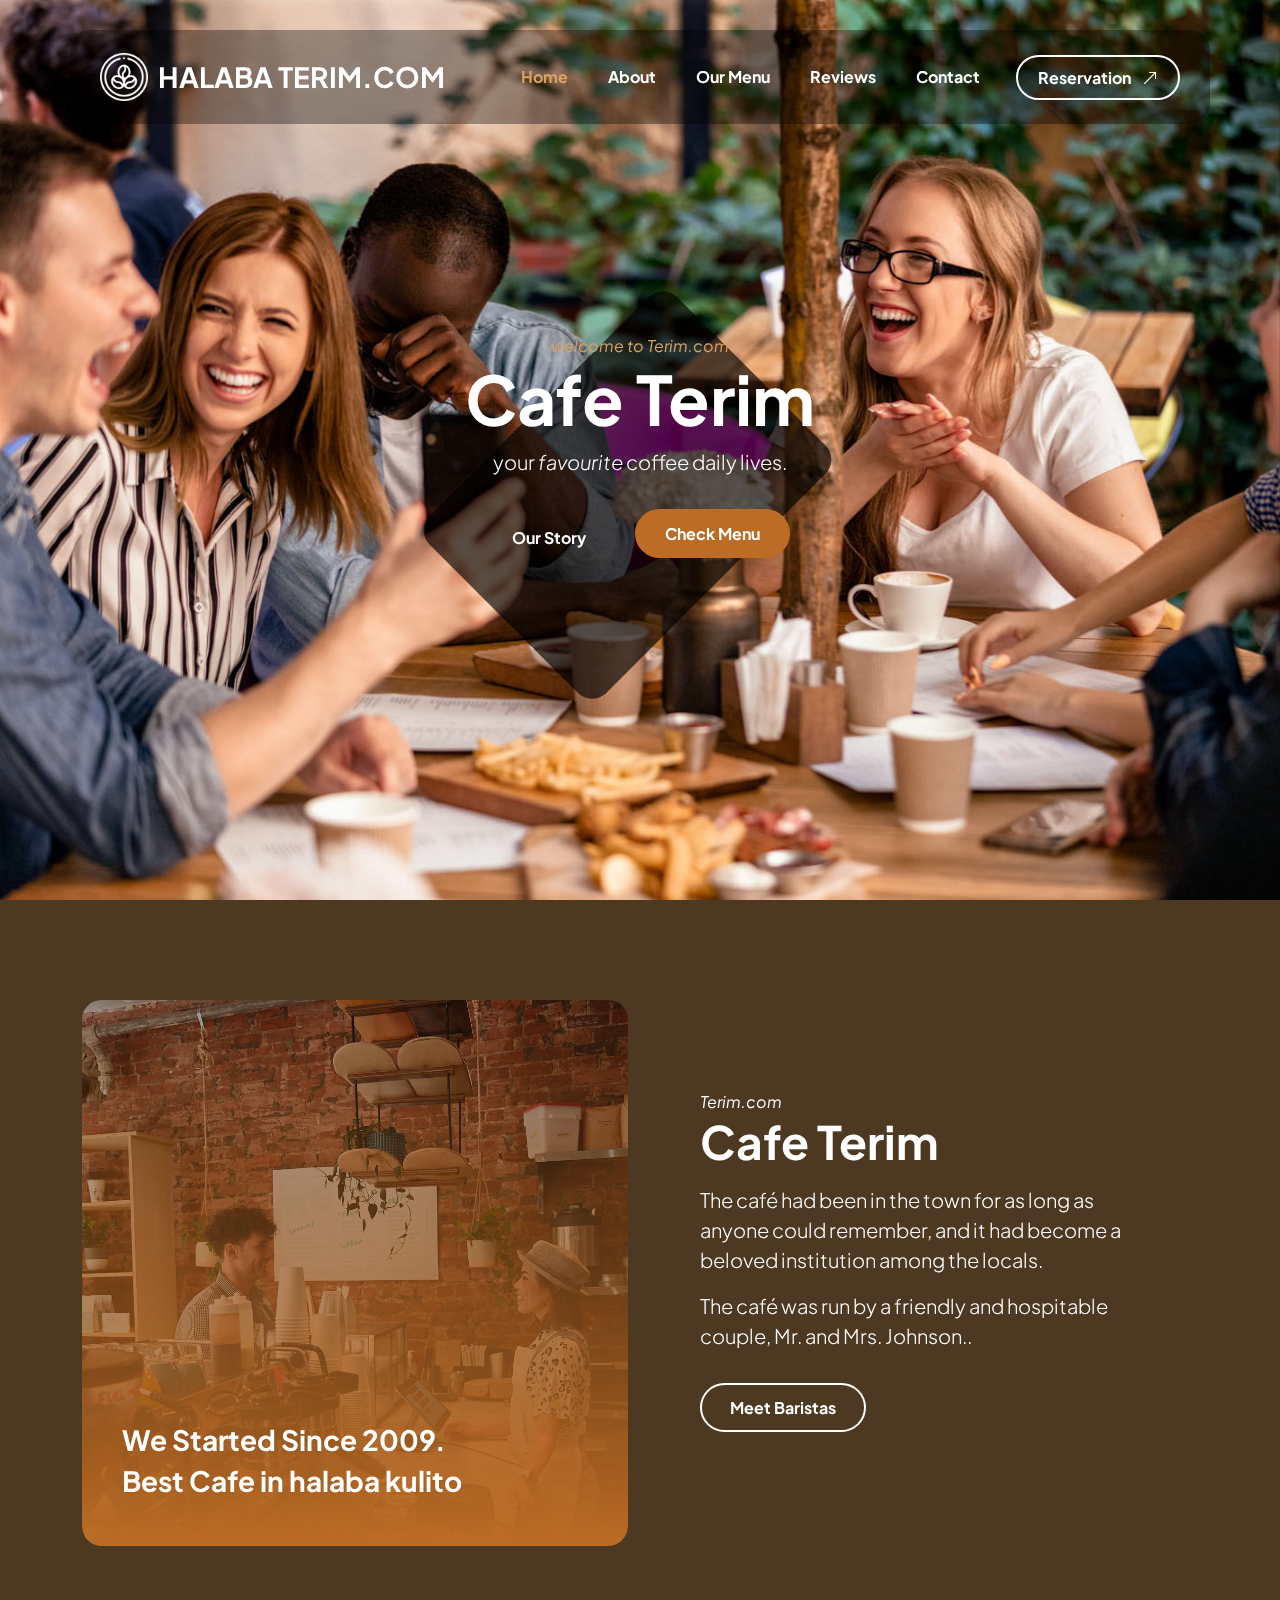
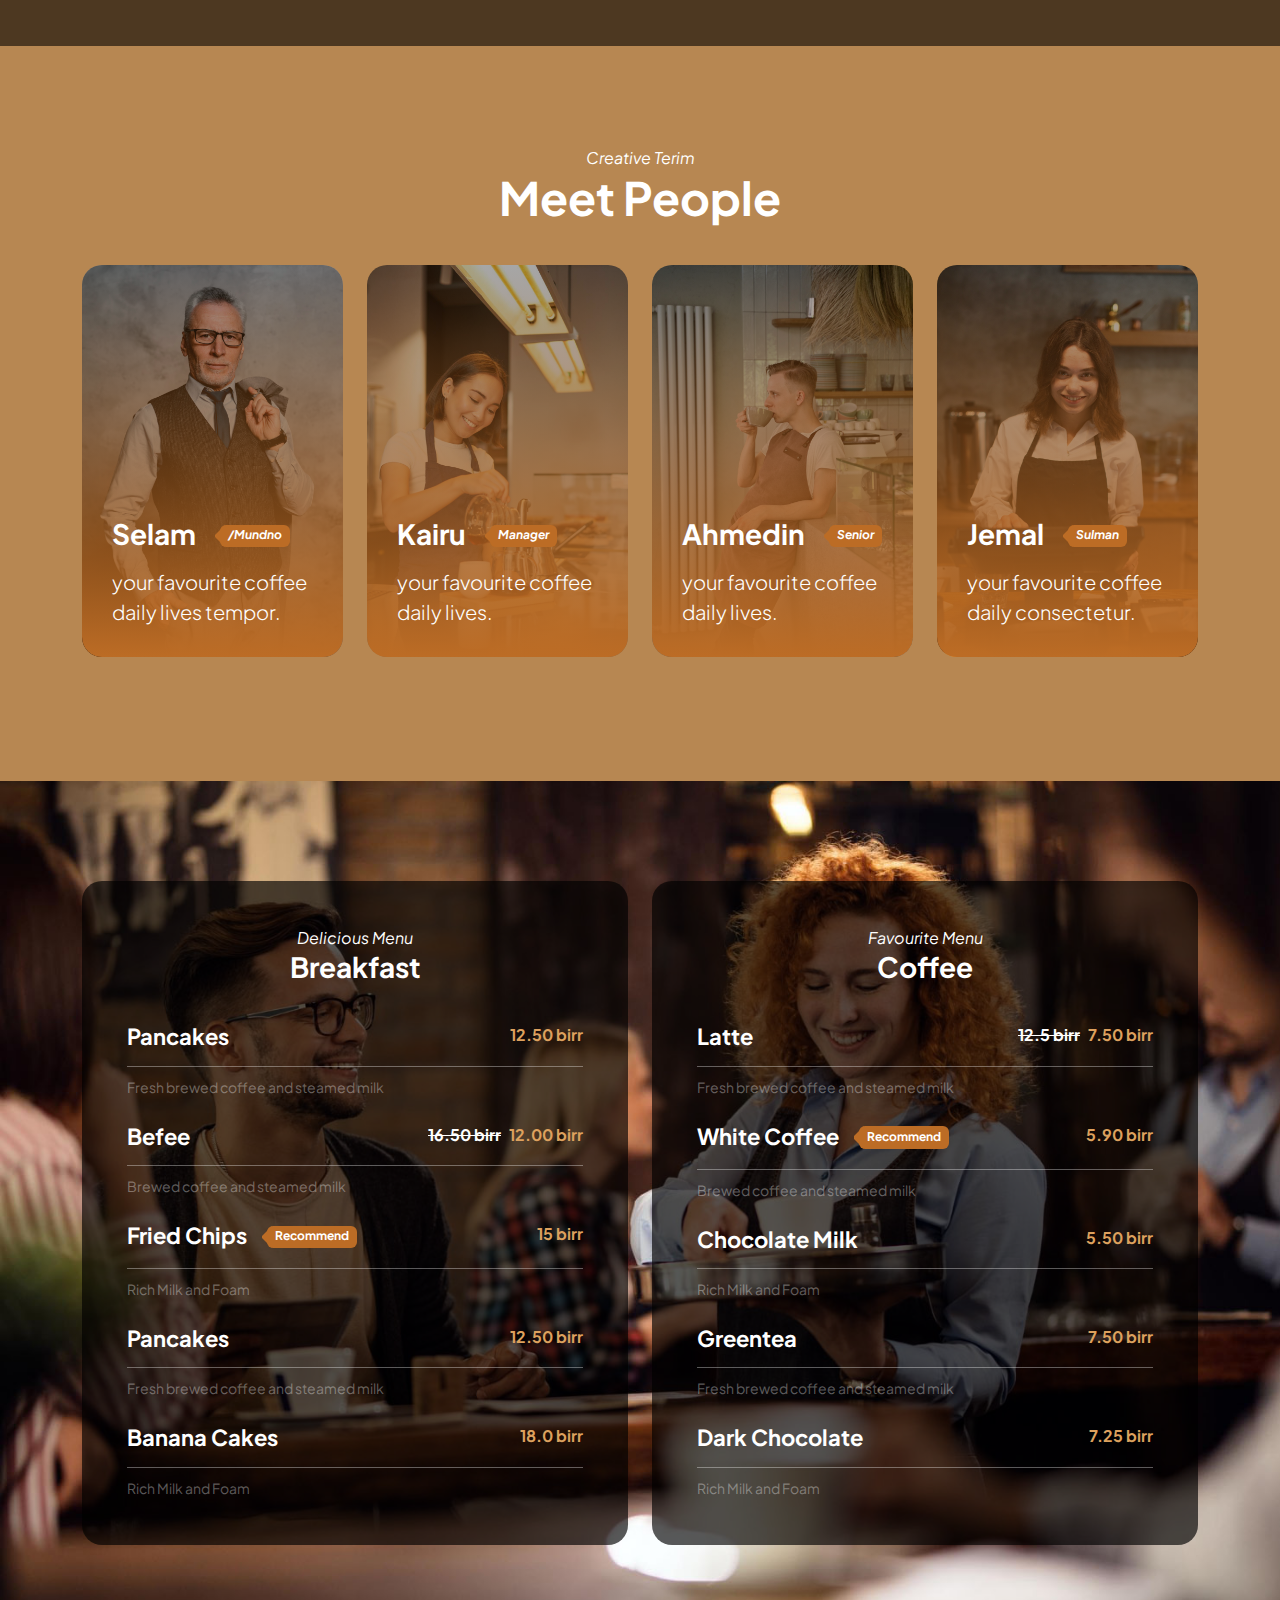
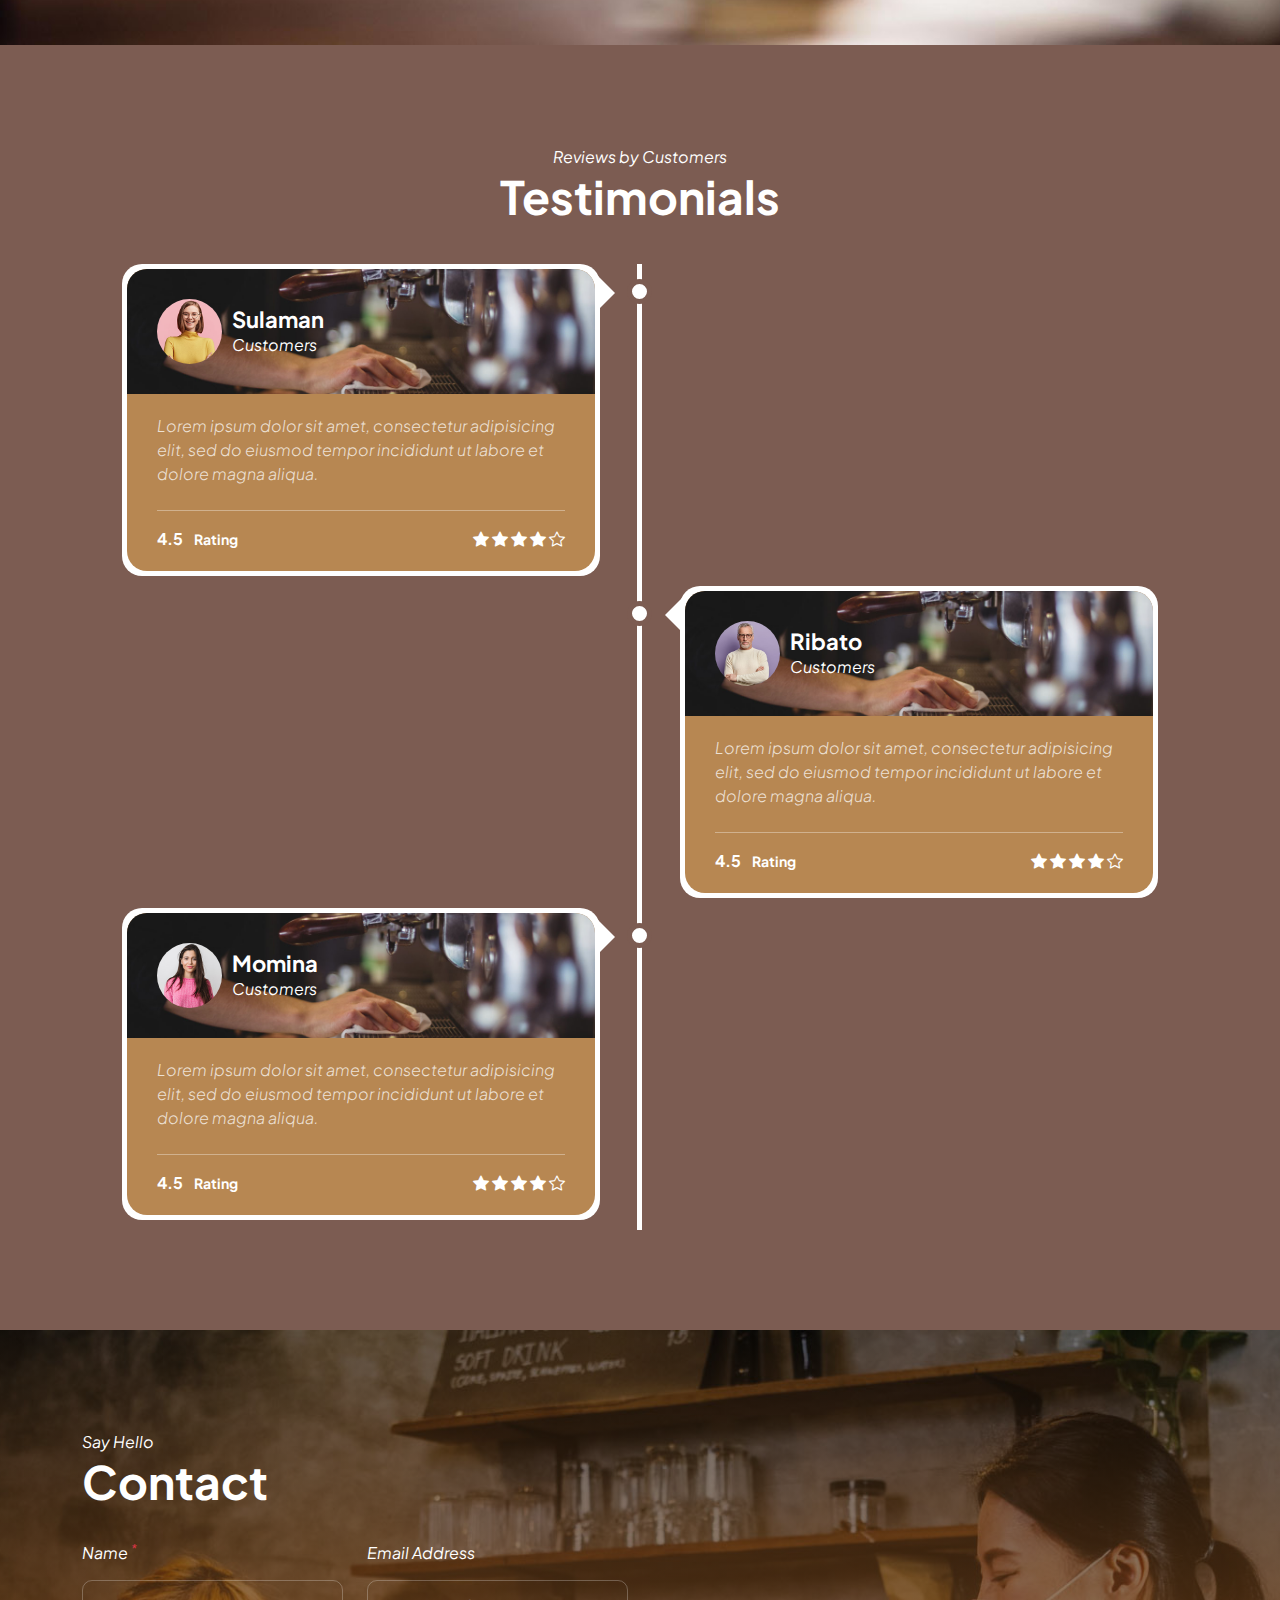
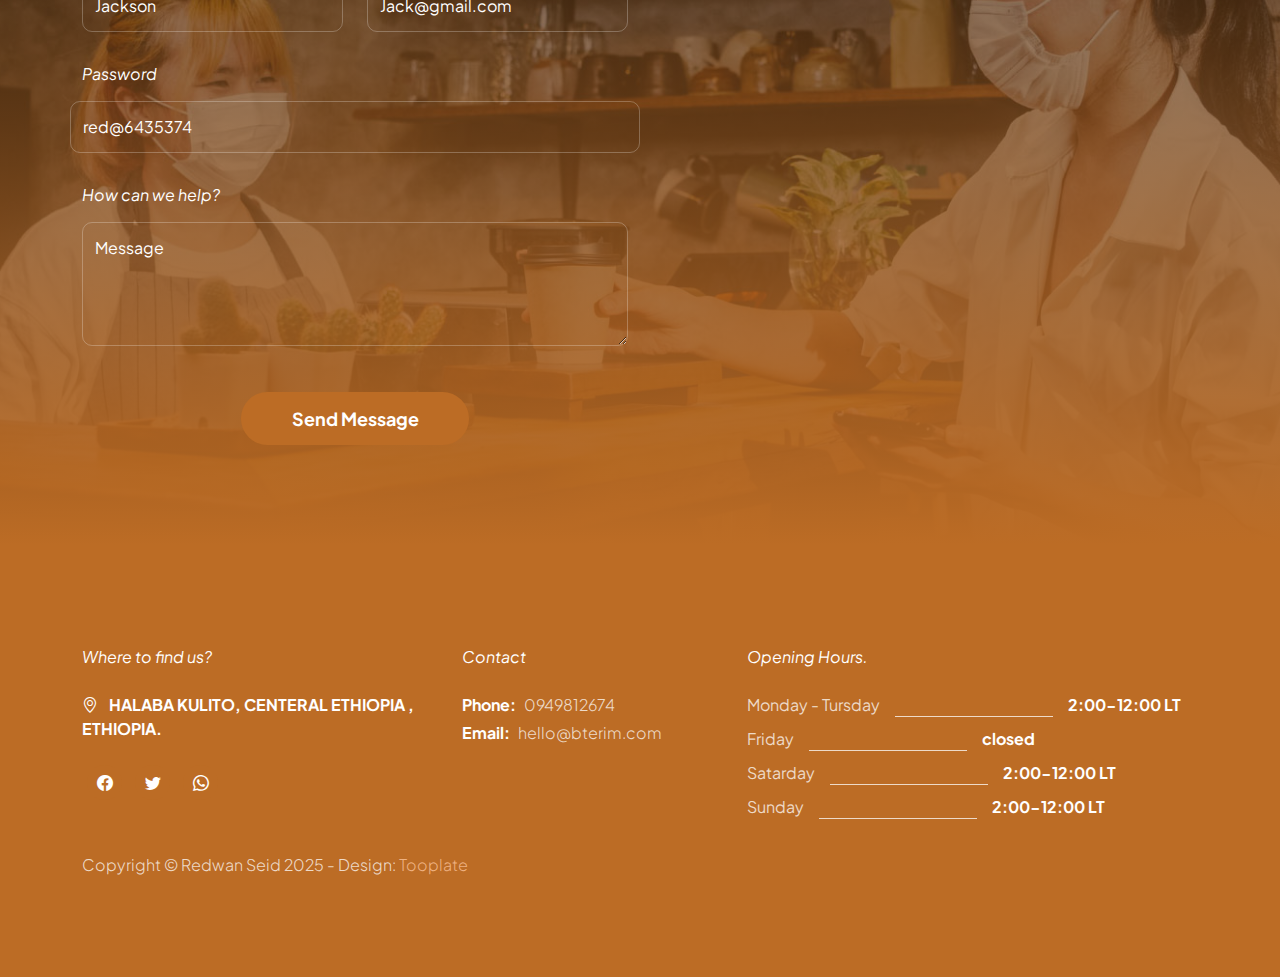
==== commit 208be9e3: "an author change" ====
--- a/index.html
+++ b/index.html
@@ -659,7 +659,7 @@
                             </div>
 
                             <div class="col-lg-8 col-12 mt-4">
-                                <p class="copyright-text mb-0">Copyright © Terim Cafe 2048 
+                                <p class="copyright-text mb-0">Copyright © Redwan Seid 2025 
                                     - Design: <a rel="sponsored" href="https://www.tooplate.com" target="_blank">Tooplate</a></p>
                             </div>
                     </div>
